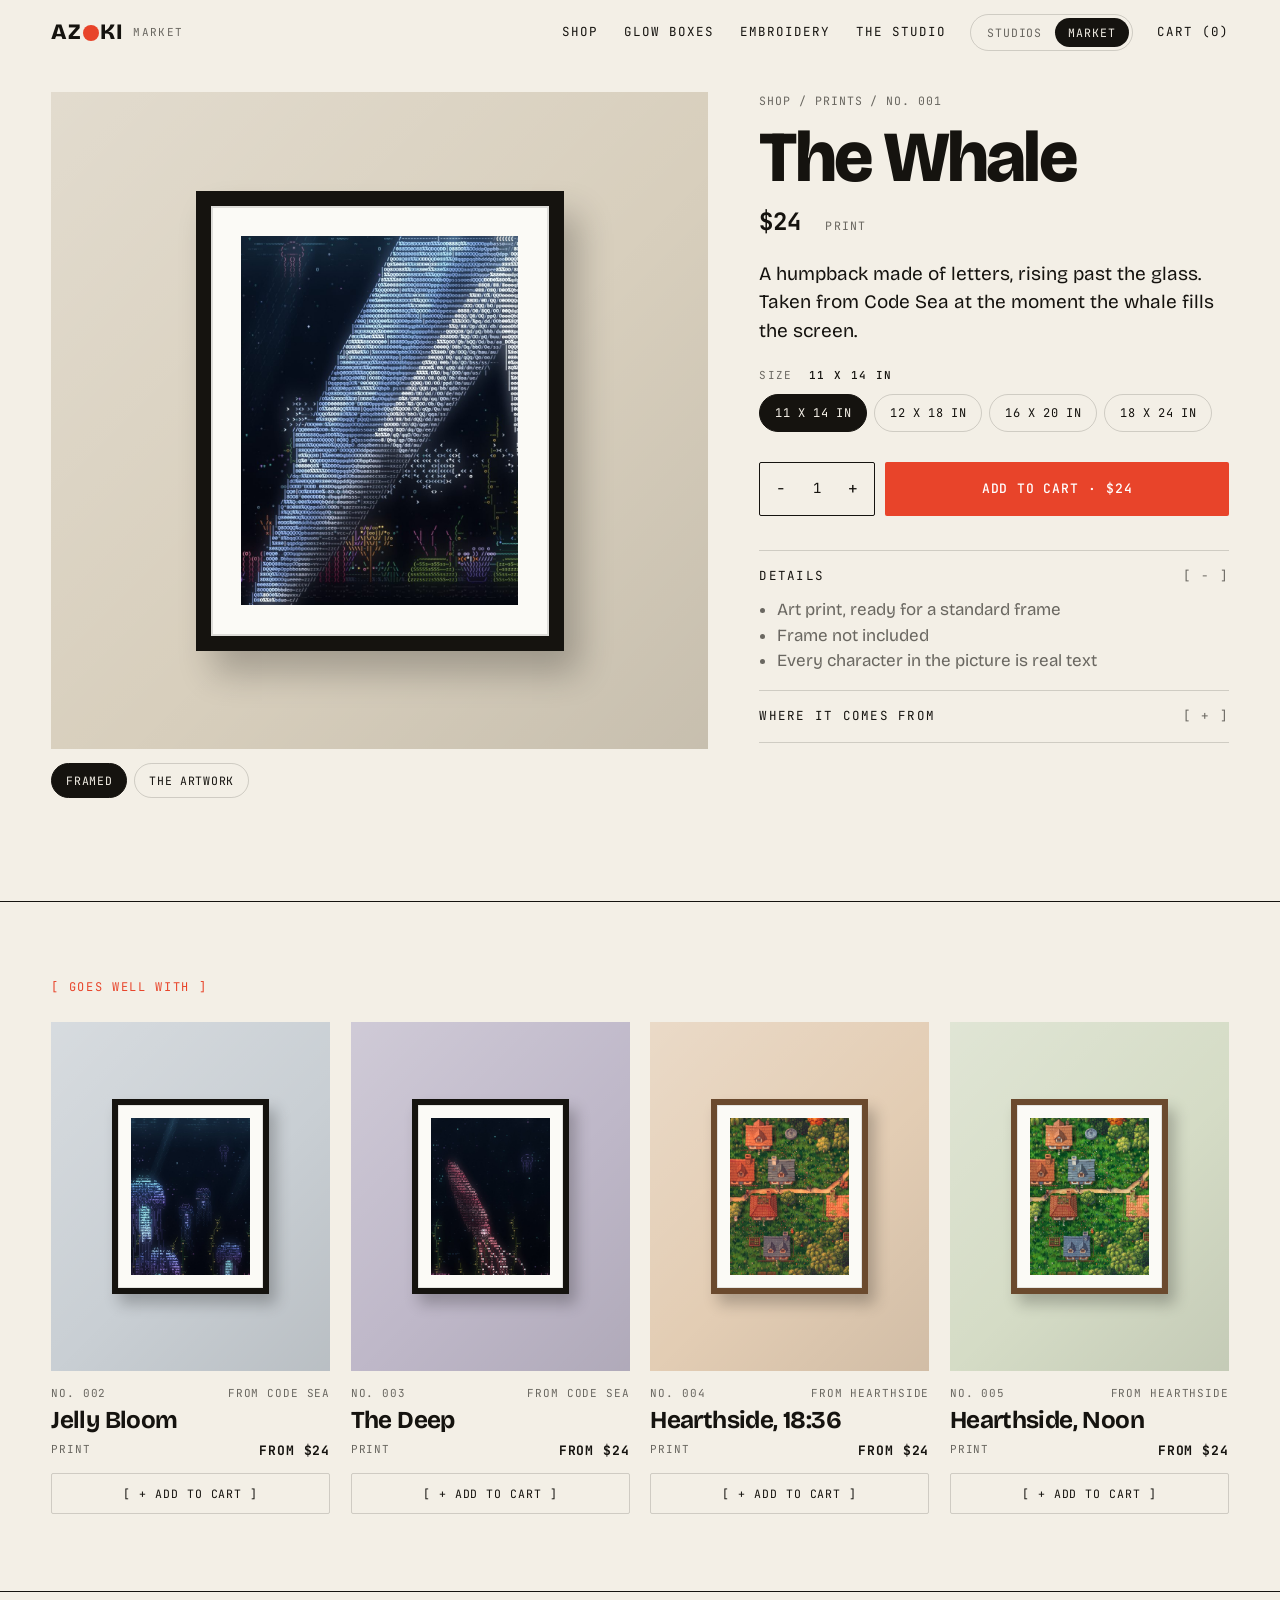
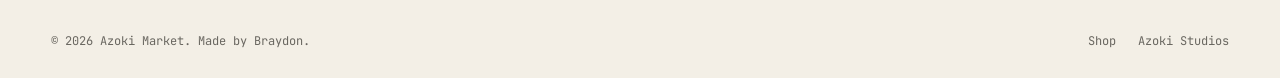
==== product.html @ 4e5c3465 "Azoki market site Co-Authored-By: Claude Fable 5.2 <noreply@anthropic.com>" ====
<!doctype html>
<html lang="en">
<head>
<meta charset="utf-8">
<meta name="viewport" content="width=device-width, initial-scale=1">
<title>Azoki Market</title>
<meta name="description" content="An object from Azoki Market.">
<meta name="theme-color" content="#f3efe6">
<link rel="icon" href="assets/favicon.svg" type="image/svg+xml">
<link rel="preconnect" href="https://fonts.googleapis.com">
<link rel="preconnect" href="https://fonts.gstatic.com" crossorigin>
<link href="https://fonts.googleapis.com/css2?family=Bricolage+Grotesque:opsz,wght@12..96,400;12..96,600;12..96,800&family=Instrument+Serif:ital@0;1&family=JetBrains+Mono:wght@400;500;700&display=swap" rel="stylesheet">
<link rel="stylesheet" href="css/market.css">
</head>
<body class="is-pdp">
<header class="nav" id="nav">
  <a class="logo" href="index.html" aria-label="Azoki Market, home">AZ<span class="o" aria-hidden="true"></span>KI<em>market</em></a>
  <nav class="nav-links" aria-label="Sections">
    <a href="index.html#shop">Shop</a>
    <a href="index.html#glow">Glow boxes</a>
    <a href="index.html#stitch">Embroidery</a>
    <a href="index.html#studio">The studio</a>
  </nav>
  <div class="switch" role="group" aria-label="Azoki sites">
    <a data-sibling="studios" href="https://azokistudios.com">Studios</a>
    <span class="on" aria-current="page">Market</span>
  </div>
  <button class="cartbtn" data-open-cart>Cart (<span data-cart-count>0</span>)</button>
</header>

<main id="pdp"></main>

<footer class="foot">
  <div class="foot-row" style="margin-top:0">
    <p>&copy; 2026 Azoki Market. Made by Braydon.</p>
    <nav aria-label="Footer">
      <a href="index.html#shop">Shop</a>
      <a data-sibling="studios" href="https://azokistudios.com">Azoki Studios</a>
    </nav>
  </div>
</footer>

<dialog class="drawer" id="cart" aria-label="Your cart">
  <div class="drawer-in">
    <header><h2>Cart (<span data-cart-count>0</span>)</h2><button data-close aria-label="Close cart">[ close ]</button></header>
    <div class="drawer-body" id="cartBody"></div>
    <footer id="cartFoot">
      <div class="sum"><span>Subtotal</span><b id="cartTotal">$0</b></div>
      <button class="btn red grow" id="checkout">Checkout</button>
      <p class="note" id="cartNote" role="status"></p>
    </footer>
  </div>
</dialog>

<script src="js/products.js"></script>
<script src="js/market.js"></script>
</body>
</html>
---- css/market.css ----
/* Azoki Market: the day half of Azoki. Warm paper, black ink, one red sun. */
:root {
  --paper: #f3efe6;
  --ink: #15130f;
  --red: #e8442a;
  --bg: var(--paper);
  --fg: var(--ink);
  --line: rgba(21, 19, 15, .16);
  --mute: rgba(21, 19, 15, .62);
  --display: "Bricolage Grotesque", "Segoe UI", system-ui, sans-serif;
  --serif: "Instrument Serif", Georgia, serif;
  --mono: "JetBrains Mono", ui-monospace, Menlo, Consolas, monospace;
  --pad: clamp(18px, 4vw, 64px);
}
* { box-sizing: border-box; }
html { scroll-behavior: smooth; }
body { margin: 0; background: var(--bg); color: var(--fg); font-family: var(--display); font-size: 17px; line-height: 1.5; -webkit-font-smoothing: antialiased; overflow-x: hidden; transition: background .7s, color .7s; }
body:has(#pdp.room-dark) { --bg: #0c0a08; --fg: #f3efe6; --line: rgba(243, 239, 230, .2); --mute: rgba(243, 239, 230, .62); }
img, svg { display: block; max-width: 100%; }
a { color: inherit; }
h1, h2, h3, p, ul { margin: 0; }
h1, h2, h3 { text-wrap: balance; }
em { font-family: var(--serif); font-style: italic; font-weight: 400; color: var(--red); letter-spacing: -.01em; }
button { font: inherit; color: inherit; }
[hidden] { display: none !important; }
[id] { scroll-margin-top: 80px; }
:focus-visible { outline: 2px solid var(--red); outline-offset: 3px; }
::selection { background: var(--red); color: var(--paper); }
.skip { position: absolute; left: -999px; top: 8px; background: var(--ink); color: var(--paper); padding: 8px 14px; z-index: 100; font-family: var(--mono); font-size: 13px; }
.skip:focus { left: 8px; }
.label, .mini { font-family: var(--mono); font-size: 12px; letter-spacing: .14em; text-transform: uppercase; color: var(--red); }
.label span { color: var(--mute); margin-left: 10px; }
.mini { color: var(--mute); margin: 22px 0 10px; font-size: 11px; }
.reveal { opacity: 0; transform: translateY(24px); transition: opacity .8s cubic-bezier(.2, .7, .2, 1), transform .8s cubic-bezier(.2, .7, .2, 1); }
.reveal.in { opacity: 1; transform: none; }

/* ---------- top bar + nav ---------- */
.bar { background: var(--ink); color: var(--paper); overflow: hidden; }
.bar-track { display: flex; gap: 26px; width: max-content; padding: 9px 0; font-family: var(--mono); font-size: 11.5px; letter-spacing: .14em; text-transform: uppercase; animation: tick 40s linear infinite; }
.bar-track i { font-style: normal; color: var(--red); font-size: 8px; align-self: center; }
@keyframes tick { to { transform: translateX(-50%); } }
.nav { position: sticky; top: 0; z-index: 50; display: flex; align-items: center; gap: 24px; padding: 14px var(--pad); background: var(--bg); border-bottom: 1px solid transparent; transition: border-color .3s, background .7s; }
.nav.stuck { border-color: var(--line); }
.logo { font-weight: 800; font-size: 22px; letter-spacing: .03em; text-decoration: none; display: inline-flex; align-items: center; white-space: nowrap; }
.logo .o { width: .72em; height: .72em; border-radius: 50%; background: var(--red); margin: 0 .06em; }
.logo em { font-family: var(--mono); font-style: normal; font-size: 11px; letter-spacing: .12em; text-transform: uppercase; color: var(--mute); margin-left: 10px; }
.nav-links { display: flex; gap: 26px; margin-left: auto; font-family: var(--mono); font-size: 12.5px; letter-spacing: .08em; text-transform: uppercase; }
.nav-links a { text-decoration: none; position: relative; }
.nav-links a::after { content: ""; position: absolute; left: 0; right: 0; bottom: -4px; height: 1.5px; background: var(--red); transform: scaleX(0); transform-origin: left; transition: transform .25s; }
.nav-links a:hover::after { transform: scaleX(1); }
.switch { display: inline-flex; font-family: var(--mono); font-size: 11.5px; letter-spacing: .08em; text-transform: uppercase; border: 1px solid var(--line); border-radius: 999px; padding: 3px; }
.switch > * { padding: 6px 13px; border-radius: 999px; text-decoration: none; color: var(--mute); transition: color .2s, background .2s; }
.switch .on { background: var(--fg); color: var(--bg); }
.switch a:hover { background: #04070d; color: #6fe7ff; }
.cartbtn { font-family: var(--mono); font-size: 12.5px; letter-spacing: .08em; text-transform: uppercase; background: none; border: 0; cursor: pointer; padding: 8px 0; white-space: nowrap; }
.cartbtn:hover { color: var(--red); }

/* ---------- buttons, chips ---------- */
.btn { display: inline-flex; align-items: center; justify-content: center; gap: 10px; font-family: var(--mono); font-size: 13px; font-weight: 500; letter-spacing: .06em; text-transform: uppercase; text-decoration: none; padding: 16px 24px; white-space: nowrap; flex-shrink: 0; border: 1.5px solid transparent; border-radius: 2px; cursor: pointer; transition: transform .2s, background .2s, color .2s, border-color .2s; }
.btn:hover { transform: translateY(-2px); }
.btn.ink { background: var(--ink); color: var(--paper); }
.btn.ink:hover { background: var(--red); }
.btn.red { background: var(--red); color: #fff; }
.btn.red:hover { background: var(--ink); }
.btn.line { border-color: var(--fg); background: transparent; color: var(--fg); }
.btn.line:hover { background: var(--fg); color: var(--bg); }
.btn.paper { background: var(--paper); color: var(--ink); }
.btn.glowbtn { background: #6fe7ff; color: #04070d; }
.btn.grow { flex: 1; }
.chips { display: flex; flex-wrap: wrap; gap: 7px; }
.chips button, .chips label span { font-family: var(--mono); font-size: 12px; letter-spacing: .05em; text-transform: uppercase; background: transparent; border: 1.5px solid var(--line); border-radius: 999px; padding: 9px 15px; cursor: pointer; transition: all .2s; display: inline-block; }
.chips button:hover, .chips label:hover span { border-color: var(--fg); }
.chips button[aria-pressed="true"], .chips input:checked + span { background: var(--fg); color: var(--bg); border-color: var(--fg); }
.chips input { position: absolute; opacity: 0; pointer-events: none; }
.chips input:focus-visible + span { outline: 2px solid var(--red); outline-offset: 3px; }

/* ---------- product pictures drawn in CSS ---------- */
.mk { container-type: inline-size; aspect-ratio: 4 / 5; background: var(--wall, #ddd); display: grid; place-items: center; position: relative; overflow: hidden; }
.mk::before { content: ""; position: absolute; inset: 0; background: linear-gradient(135deg, rgba(255, 255, 255, .26), transparent 55%, rgba(0, 0, 0, .08)); pointer-events: none; }
.mk img { width: 100%; height: 100%; object-fit: cover; }
.mk.print .frame { position: relative; width: 56%; aspect-ratio: 4 / 5; background: #fbfaf6; border: 2.4cqw solid var(--frame); padding: 4.6cqw; box-shadow: 2.5cqw 3.5cqw 5cqw rgba(0, 0, 0, .24), inset 0 0 0 .3cqw rgba(0, 0, 0, .12); transition: transform .6s cubic-bezier(.2, .7, .2, 1); }
.mk.tap .cloth { position: relative; width: 70%; aspect-ratio: 4 / 5; box-shadow: 1.5cqw 3cqw 5cqw rgba(0, 0, 0, .25); transition: transform .6s cubic-bezier(.2, .7, .2, 1); transform-origin: top center; }
.mk.tap .cloth.wide { width: 84%; aspect-ratio: 5 / 4; }
.mk.tap .cloth::after { content: ""; position: absolute; inset: 0; background: repeating-linear-gradient(90deg, rgba(0, 0, 0, 0) 0, rgba(0, 0, 0, .13) 7%, rgba(255, 255, 255, .08) 13%, rgba(0, 0, 0, 0) 21%), linear-gradient(180deg, rgba(0, 0, 0, .18), transparent 12%); mix-blend-mode: multiply; }
.mk.tap .cloth::before { content: ""; position: absolute; z-index: 1; top: -1.2cqw; left: 1.5cqw; right: 1.5cqw; height: 2.4cqw; background: radial-gradient(circle at 1.2cqw 50%, #c9a24b 0 1.1cqw, transparent 1.2cqw), radial-gradient(circle at calc(100% - 1.2cqw) 50%, #c9a24b 0 1.1cqw, transparent 1.2cqw); }
.mk.glow .box { position: relative; width: 54%; aspect-ratio: 4 / 5; border: 2.2cqw solid #0b0a09; background: #000; box-shadow: 1cqw 2cqw 4cqw rgba(0, 0, 0, .5); transition: box-shadow .9s, transform .6s; }
.mk.glow img { filter: brightness(.3) saturate(.45); transition: filter .9s; }
.mk.glow.lit img { filter: brightness(1.12) saturate(1.1); }
.mk.glow.lit .box { box-shadow: 0 0 7cqw 1cqw rgba(var(--tint), .6), 0 0 26cqw 6cqw rgba(var(--tint), .24); }
.mk.crew svg { width: 88%; filter: drop-shadow(1.5cqw 3cqw 3cqw rgba(0, 0, 0, .2)); transition: transform .6s cubic-bezier(.2, .7, .2, 1); }
.mk.flat { background: #0c0a08; }
.mk.flat img { object-fit: contain; padding: 5cqw; }

/* ---------- hero ---------- */
.hero { display: grid; grid-template-columns: minmax(0, 6fr) minmax(0, 5fr); gap: clamp(20px, 4vw, 70px); align-items: center; padding: clamp(30px, 5vw, 70px) var(--pad) clamp(50px, 7vw, 110px); min-height: calc(100svh - 96px); }
.hero h1 { font-size: clamp(54px, 8.4vw, 148px); line-height: .88; letter-spacing: -.045em; font-weight: 800; margin: 22px 0 28px; }
.hero h1 em { letter-spacing: -.03em; }
.hero-sub { max-width: 50ch; font-size: clamp(16px, 1.3vw, 20px); color: var(--mute); }
.hero-cta { display: flex; flex-wrap: wrap; gap: 12px; margin-top: 32px; }
.stack { --px: 0; --py: 0; position: relative; aspect-ratio: 1 / 1.08; max-height: 82vh; justify-self: end; width: 100%; }
.stack .sun { position: absolute; width: 62%; aspect-ratio: 1; border-radius: 50%; background: var(--red); left: 18%; top: 12%; transform: translate(calc(var(--px) * -14px), calc(var(--py) * -14px)); }
.stack .s { position: absolute; box-shadow: 0 30px 60px -20px rgba(21, 19, 15, .45); transition: transform .5s cubic-bezier(.2, .7, .2, 1); }
.stack .s1 { width: 50%; right: 0; top: 0; transform: translate(calc(var(--px) * 18px), calc(var(--py) * 18px)) rotate(3deg); }
.stack .s2 { width: 47%; left: 0; top: 24%; transform: translate(calc(var(--px) * 40px), calc(var(--py) * 40px)) rotate(-4deg); z-index: 2; }
.stack .s3 { width: 37%; right: 6%; bottom: 0; transform: translate(calc(var(--px) * 64px), calc(var(--py) * 64px)) rotate(2deg); z-index: 3; }
.stack .tag { position: absolute; font-family: var(--mono); font-size: 10.5px; letter-spacing: .1em; text-transform: uppercase; line-height: 1.5; color: var(--mute); }
.stack .t1 { right: 52%; top: 4%; text-align: right; }
.stack .t2 { left: 2%; bottom: 8%; }

/* ---------- category index ---------- */
section { padding: clamp(70px, 10vw, 150px) var(--pad); }
.index { padding-top: 0; }
.cats { list-style: none; padding: 0; margin-top: 20px; border-top: 1.5px solid var(--fg); }
.cat { border-bottom: 1.5px solid var(--fg); }
.cat a, .cat.soon { display: grid; grid-template-columns: 5ch 1fr auto auto; gap: 20px; align-items: baseline; padding: clamp(12px, 1.6vw, 22px) 10px; text-decoration: none; transition: background .25s, color .25s, padding .35s cubic-bezier(.2, .7, .2, 1); }
.cat .no, .cat .nt, .cat .ct { font-family: var(--mono); font-size: 12.5px; letter-spacing: .08em; text-transform: uppercase; }
.cat .nt { color: var(--mute); }
.cat .nm { font-size: clamp(34px, 6.4vw, 104px); font-weight: 800; letter-spacing: -.04em; line-height: .95; }
.cat a:hover { background: var(--ink); color: var(--paper); padding-left: 30px; }
.cat a:hover .nt { color: rgba(243, 239, 230, .6); }
.cat a:hover .no { color: var(--red); }
.cat.soon { grid-template-columns: 5ch 1fr auto; color: rgba(21, 19, 15, .3); }
.cat.soon .nm { -webkit-text-stroke: 1.5px rgba(21, 19, 15, .34); color: transparent; }

/* ---------- glow section ---------- */
.glowsec { --bg: #e9e2d2; display: grid; grid-template-columns: minmax(0, 5fr) minmax(0, 6fr); gap: clamp(24px, 5vw, 80px); align-items: center; background: var(--bg); color: var(--fg); transition: background .9s, color .9s; }
.glowsec.dark { --bg: #0c0a08; --fg: #f3efe6; --mute: rgba(243, 239, 230, .62); --line: rgba(243, 239, 230, .22); }
.glowsec h2 { font-size: clamp(38px, 5.6vw, 92px); line-height: .92; letter-spacing: -.04em; font-weight: 800; margin: 16px 0 20px; }
.glowsec p { color: var(--mute); max-width: 46ch; }
.glowsec .label { color: var(--red); }
.lightsw { margin-top: 30px; display: inline-flex; align-items: center; gap: 14px; font-family: var(--mono); font-size: 13px; letter-spacing: .08em; text-transform: uppercase; background: transparent; border: 1.5px solid var(--fg); border-radius: 999px; padding: 10px 20px 10px 10px; cursor: pointer; color: var(--fg); transition: all .3s; }
.lightsw .knob { width: 54px; height: 30px; border-radius: 999px; background: var(--fg); position: relative; transition: background .3s; }
.lightsw .knob::after { content: ""; position: absolute; top: 4px; left: 28px; width: 22px; height: 22px; border-radius: 50%; background: #ffd35c; transition: left .3s cubic-bezier(.2, .7, .2, 1), background .3s; }
.lightsw[aria-checked="false"] .knob::after { left: 4px; background: #0c0a08; }
.lightsw:not(.big) { padding: 9px 16px; margin-top: 14px; font-size: 12px; }
.glow-buy { display: flex; flex-wrap: wrap; gap: 10px; margin-top: 34px; }
.glowsec:not(.dark) .btn.paper { background: var(--ink); color: var(--paper); }
.glow-stage { position: relative; display: flex; align-items: flex-end; justify-content: center; gap: 6%; padding-bottom: 14px; min-height: 420px; }
.glow-stage .mk { background: transparent; overflow: visible; aspect-ratio: auto; }
.glow-stage .mk::before { display: none; }
.glow-stage .mk .box { width: 100%; }
.glow-stage .g1 { width: 46%; }
.glow-stage .g2 { width: 28%; }
.glow-stage .shelf { position: absolute; left: 0; right: 0; bottom: 0; height: 14px; background: var(--fg); opacity: .9; transition: background .9s; }
.glowsec.dark .shelf { opacity: .25; }

/* ---------- shop grid ---------- */
.shop-head { display: flex; flex-wrap: wrap; justify-content: space-between; align-items: flex-end; gap: 24px; margin-bottom: clamp(30px, 4vw, 60px); }
.shop-head h2, .news h2 { font-size: clamp(40px, 6.6vw, 110px); line-height: .9; letter-spacing: -.04em; font-weight: 800; margin-top: 14px; }
.grid { display: grid; grid-template-columns: repeat(4, minmax(0, 1fr)); gap: clamp(28px, 3vw, 48px) clamp(14px, 1.6vw, 26px); }
.card { position: relative; }
.card-pic { display: block; overflow: hidden; }
.card:hover .frame, .card:hover .cloth, .card:hover .crew svg { transform: scale(1.045) rotate(-1deg); }
.card:hover .box { transform: scale(1.04); }
.card-top, .card-bot { display: flex; justify-content: space-between; gap: 10px; font-family: var(--mono); font-size: 11px; letter-spacing: .08em; text-transform: uppercase; color: var(--mute); }
.card-top { margin-top: 14px; }
.card h3 { font-size: clamp(21px, 1.9vw, 30px); letter-spacing: -.025em; line-height: 1.05; margin: 6px 0 8px; }
.card h3 a { text-decoration: none; }
.card h3 a:hover { color: var(--red); }
.card-bot .price { color: var(--fg); font-size: 13px; font-weight: 700; }
.quick { margin-top: 12px; width: 100%; font-family: var(--mono); font-size: 11.5px; letter-spacing: .08em; text-transform: uppercase; background: transparent; border: 1.5px solid var(--line); padding: 11px; cursor: pointer; transition: all .2s; border-radius: 2px; }
.quick:hover { background: var(--red); border-color: var(--red); color: #fff; }

/* ---------- stitch ---------- */
.stitch { display: grid; grid-template-columns: minmax(0, 6fr) minmax(0, 5fr); gap: clamp(24px, 5vw, 80px); align-items: center; border-top: 1.5px solid var(--fg); }
.stitch-stage .mk { aspect-ratio: 1; }
.stitch h2, .studio h2 { font-size: clamp(38px, 5.4vw, 88px); line-height: .92; letter-spacing: -.04em; font-weight: 800; margin: 16px 0 18px; }
.stitch-copy > p:not(.label):not(.mini) { color: var(--mute); max-width: 44ch; }
.swatches { display: flex; gap: 10px; }
.swatches button { width: 38px; height: 38px; border-radius: 50%; border: 1.5px solid var(--line); cursor: pointer; outline-offset: 3px; }
.swatches button[aria-pressed="true"] { outline: 2px solid var(--fg); }
.sw-cream { background: #efe6d3; } .sw-black { background: #1f1e1c; }
.stitch-buy { display: flex; flex-wrap: wrap; gap: 10px; margin-top: 34px; }

/* ---------- studio band ---------- */
.studio { background: #04070d; color: #e2ebf7; display: grid; grid-template-columns: minmax(0, 5fr) minmax(0, 6fr); gap: clamp(24px, 5vw, 80px); align-items: center; }
.studio .label { color: #6fe7ff; }
.studio em { color: #6fe7ff; }
.studio p:not(.label) { color: #8696ae; max-width: 50ch; }
.studio .btn { margin-top: 30px; }
.studio-pic { border: 1px solid rgba(150, 190, 255, .18); border-radius: 8px; overflow: hidden; box-shadow: 0 40px 90px -30px rgba(111, 231, 255, .4); }
.studio-pic img { width: 100%; aspect-ratio: 4 / 3; object-fit: cover; }

/* ---------- news + footer ---------- */
.news { text-align: center; }
.signup { max-width: 520px; margin: 34px auto 0; text-align: left; }
.signup label { font-family: var(--mono); font-size: 11px; text-transform: uppercase; letter-spacing: .12em; color: var(--mute); }
.field { display: grid; grid-template-columns: 1fr auto; gap: 8px; margin-top: 8px; }
.field input { background: transparent; border: 1.5px solid var(--fg); color: var(--fg); font-family: var(--mono); font-size: 14px; padding: 15px; border-radius: 2px; min-width: 0; }
.form-msg { font-family: var(--mono); font-size: 12.5px; color: var(--red); min-height: 1.5em; margin-top: 10px; }
.foot { padding: 40px var(--pad) 28px; border-top: 1.5px solid var(--fg); overflow: hidden; }
.foot-mark { font-weight: 800; font-size: clamp(90px, 26vw, 440px); line-height: .8; letter-spacing: -.03em; text-align: center; user-select: none; white-space: nowrap; }
.foot-mark span { display: inline-block; width: .66em; height: .66em; border-radius: 50%; background: var(--red); margin: 0 .03em; }
.foot-row { display: flex; flex-wrap: wrap; justify-content: space-between; gap: 16px; margin-top: 36px; font-family: var(--mono); font-size: 12px; color: var(--mute); }
.foot-row nav { display: flex; flex-wrap: wrap; gap: 22px; }
.foot-row a { text-decoration: none; }
.foot-row a:hover { color: var(--red); }

/* ---------- cart drawer ---------- */
.drawer { margin: 0 0 0 auto; height: 100dvh; max-height: none; width: min(460px, 100vw); max-width: 100vw; border: 0; padding: 0; background: var(--paper); color: var(--ink); }
.drawer[open] { animation: slide .35s cubic-bezier(.2, .7, .2, 1); }
.drawer::backdrop { background: rgba(21, 19, 15, .5); }
@keyframes slide { from { transform: translateX(100%); } }
.drawer-in { display: flex; flex-direction: column; height: 100%; }
.drawer header { display: flex; justify-content: space-between; align-items: center; padding: 20px 22px; border-bottom: 1.5px solid var(--ink); }
.drawer header h2 { font-size: 26px; letter-spacing: -.02em; }
.drawer header button, .line-x { font-family: var(--mono); font-size: 11.5px; letter-spacing: .08em; text-transform: uppercase; background: none; border: 0; cursor: pointer; padding: 6px 0; }
.drawer header button:hover, .line-x:hover { color: var(--red); }
.drawer-body { flex: 1; overflow-y: auto; padding: 4px 22px; }
.cart-empty { padding: 60px 0; text-align: center; }
.cart-empty .big { font-size: 34px; font-weight: 800; letter-spacing: -.03em; line-height: 1; }
.cart-empty p + p { color: rgba(21, 19, 15, .62); margin: 10px 0 26px; }
.line { display: grid; grid-template-columns: 92px 1fr; gap: 16px; padding: 18px 0; border-bottom: 1px solid rgba(21, 19, 15, .16); }
.line-info { display: flex; flex-direction: column; gap: 3px; min-width: 0; }
.line-info a { text-decoration: none; font-size: 19px; letter-spacing: -.01em; }
.line-info > span { font-family: var(--mono); font-size: 11.5px; color: rgba(21, 19, 15, .62); }
.line-row { display: flex; justify-content: space-between; align-items: center; margin-top: 8px; }
.line-price { font-family: var(--mono); font-weight: 700; }
.line-x { align-self: flex-start; color: rgba(21, 19, 15, .62); }
.qty { display: inline-flex; align-items: center; border: 1.5px solid currentColor; border-radius: 2px; }
.qty button { width: 38px; height: 38px; background: none; border: 0; cursor: pointer; font-family: var(--mono); font-size: 16px; }
.qty button:hover { background: var(--red); color: #fff; }
.qty output { min-width: 30px; text-align: center; font-family: var(--mono); font-size: 14px; }
.drawer footer { padding: 18px 22px 22px; border-top: 1.5px solid var(--ink); display: flex; flex-direction: column; gap: 14px; }
.sum { display: flex; justify-content: space-between; align-items: baseline; font-family: var(--mono); font-size: 12.5px; text-transform: uppercase; letter-spacing: .1em; }
.sum b { font-size: 26px; font-family: var(--display); letter-spacing: -.02em; }
.note { font-family: var(--mono); font-size: 12px; color: var(--red); min-height: 1.4em; }

/* ---------- product page ---------- */
.pd { display: grid; grid-template-columns: minmax(0, 7fr) minmax(0, 5fr); gap: clamp(24px, 4vw, 70px); padding: clamp(16px, 2vw, 30px) var(--pad) clamp(60px, 8vw, 110px); align-items: start; }
.pd-stage { position: sticky; top: 84px; }
.pd-pic .mk { aspect-ratio: 1; max-height: calc(100vh - 170px); width: 100%; }
.pd-thumbs { display: flex; gap: 7px; margin-top: 14px; }
.pd-thumbs button { font-family: var(--mono); font-size: 11.5px; letter-spacing: .06em; text-transform: uppercase; background: transparent; border: 1.5px solid var(--line); border-radius: 999px; padding: 8px 14px; cursor: pointer; }
.pd-thumbs button[aria-pressed="true"] { background: var(--fg); color: var(--bg); border-color: var(--fg); }
.pd-stage .lightsw { position: absolute; right: 14px; top: 14px; margin: 0; z-index: 2; background: rgba(12, 10, 8, .7); color: #f3efe6; border-color: rgba(243, 239, 230, .5); }
.crumb { font-family: var(--mono); font-size: 11.5px; letter-spacing: .08em; text-transform: uppercase; color: var(--mute); }
.crumb a { text-decoration: none; } .crumb a:hover { color: var(--red); }
.pd-info h1 { font-size: clamp(44px, 5.6vw, 92px); line-height: .9; letter-spacing: -.04em; font-weight: 800; margin: 16px 0 14px; }
.pd-price { font-family: var(--mono); font-size: 24px; font-weight: 700; }
.pd-price small { font-size: 11.5px; font-weight: 400; letter-spacing: .1em; text-transform: uppercase; color: var(--mute); margin-left: 10px; }
.pd-blurb { font-size: 19px; margin: 20px 0 8px; max-width: 46ch; }
.opt { border: 0; padding: 0; margin: 22px 0 0; }
.opt legend { font-family: var(--mono); font-size: 11px; letter-spacing: .12em; text-transform: uppercase; color: var(--mute); padding: 0; margin-bottom: 10px; }
.opt legend b { color: var(--fg); font-weight: 500; margin-left: 8px; }
.pd-buy { display: flex; gap: 10px; margin: 30px 0 34px; }
.pd-buy .qty button { height: 52px; width: 42px; }
details { border-top: 1.5px solid var(--line); padding: 16px 0; }
details:last-of-type { border-bottom: 1.5px solid var(--line); }
summary { cursor: pointer; font-family: var(--mono); font-size: 12.5px; letter-spacing: .1em; text-transform: uppercase; list-style: none; display: flex; justify-content: space-between; }
summary::-webkit-details-marker { display: none; }
summary::after { content: "[ + ]"; color: var(--mute); }
details[open] summary::after { content: "[ - ]"; }
details ul { padding-left: 18px; margin-top: 12px; color: var(--mute); }
details p { margin-top: 12px; color: var(--mute); }
details a { color: var(--red); }
.more { border-top: 1.5px solid var(--fg); padding-block: clamp(50px, 6vw, 90px); }
.more .grid { margin-top: 26px; }
.buybar { display: none; }

/* ---------- small screens ---------- */
@media (max-width: 1100px) { .grid { grid-template-columns: repeat(3, minmax(0, 1fr)); } }
@media (max-width: 900px) {
  .nav-links { display: none; }
  .switch { margin-left: auto; }
  .hero, .glowsec, .stitch, .studio, .pd { grid-template-columns: 1fr; }
  .hero { min-height: 0; }
  .stack { max-width: 520px; justify-self: center; }
  .grid { grid-template-columns: repeat(2, minmax(0, 1fr)); }
  .cat a { grid-template-columns: 4ch 1fr auto; }
  .cat .nt { display: none; }
  .pd-stage { position: static; }
  .pd-pic .mk { max-height: none; }
  .glow-stage { min-height: 300px; }
  .buybar { display: flex; position: fixed; left: 0; right: 0; bottom: 0; z-index: 40; background: var(--bg); border-top: 1.5px solid var(--fg); padding: 10px var(--pad); align-items: center; justify-content: space-between; gap: 14px; }
  .buybar div { display: flex; flex-direction: column; min-width: 0; line-height: 1.2; }
  .buybar b { white-space: nowrap; overflow: hidden; text-overflow: ellipsis; }
  .buybar span { font-family: var(--mono); font-size: 13px; }
  .is-pdp .foot { padding-bottom: 96px; }
}
@media (max-width: 520px) {
  .logo em { display: none; }
  .nav { gap: 12px; }
  .switch > * { padding: 6px 9px; }
  .field { grid-template-columns: 1fr; }
  .card h3 { font-size: 19px; }
  .card-top span:last-child { display: none; }
  .stack .tag { display: none; }
}
@media (prefers-reduced-motion: reduce) {
  html { scroll-behavior: auto; }
  .reveal { opacity: 1; transform: none; transition: none; }
  .bar-track, .drawer[open] { animation: none; }
  .mk *, .stack .s { transition: none !important; }
}
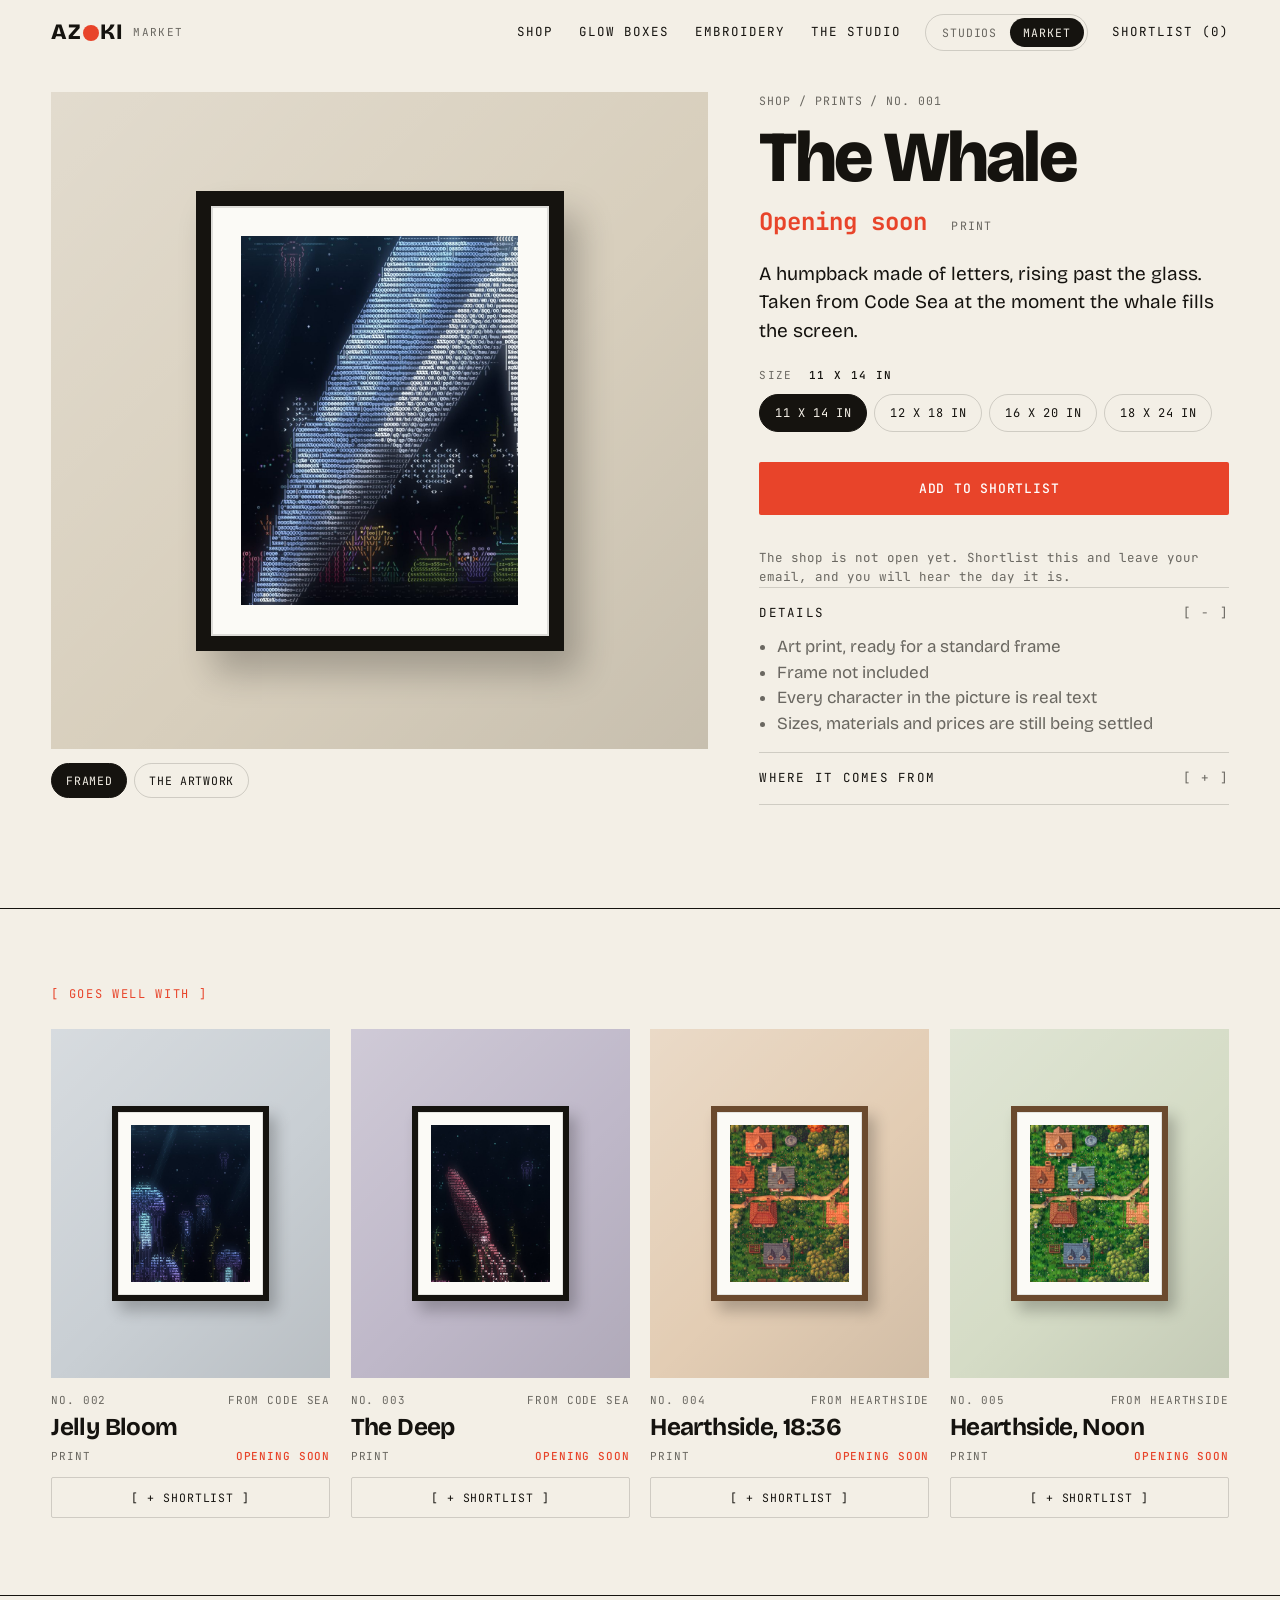
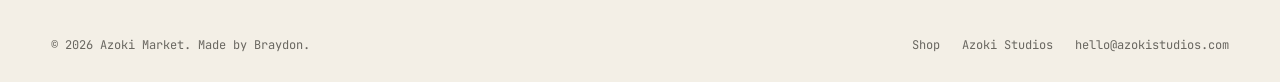
==== commit 98814058: "Opening soon: hide prices, turn the cart into a shortlist While MARKET.open is false nothing is for " ====
--- a/product.html
+++ b/product.html
@@ -7,6 +7,7 @@
 <meta name="description" content="An object from Azoki Market.">
 <meta name="theme-color" content="#f3efe6">
 <link rel="icon" href="assets/favicon.svg" type="image/svg+xml">
+<link rel="apple-touch-icon" href="assets/touch-icon.png">
 <link rel="preconnect" href="https://fonts.googleapis.com">
 <link rel="preconnect" href="https://fonts.gstatic.com" crossorigin>
 <link href="https://fonts.googleapis.com/css2?family=Bricolage+Grotesque:opsz,wght@12..96,400;12..96,600;12..96,800&family=Instrument+Serif:ital@0;1&family=JetBrains+Mono:wght@400;500;700&display=swap" rel="stylesheet">
@@ -36,6 +37,7 @@
     <nav aria-label="Footer">
       <a href="index.html#shop">Shop</a>
       <a data-sibling="studios" href="https://azokistudios.com">Azoki Studios</a>
+      <a href="mailto:hello@azokistudios.com">hello@azokistudios.com</a>
     </nav>
   </div>
 </footer>
--- a/css/market.css
+++ b/css/market.css
@@ -293,3 +293,15 @@
   .bar-track, .drawer[open] { animation: none; }
   .mk *, .stack .s { transition: none !important; }
 }
+
+/* ---------- opening soon (MARKET.open is false) ---------- */
+.sum[hidden], .qty[hidden] { display: none; }
+.soon-note { display: flex; gap: 12px; align-items: baseline; max-width: 54ch; margin-top: 22px; padding: 12px 14px; border: 1.5px solid var(--fg); border-radius: 3px; font-family: var(--mono); font-size: 12.5px; line-height: 1.5; }
+.soon-note[hidden] { display: none; }
+.soon-note i { flex: none; width: 8px; height: 8px; border-radius: 50%; background: var(--red); transform: translateY(-1px); animation: soon-pulse 2s ease-in-out infinite; }
+@keyframes soon-pulse { 50% { opacity: .25; } }
+@media (prefers-reduced-motion: reduce) { .soon-note i { animation: none; } }
+.is-soon .card-bot .price { color: var(--red); font-weight: 500; font-size: 11px; }
+.is-soon .pd-price span { color: var(--red); }
+.pd-soon { font-family: var(--mono); font-size: 12.5px; line-height: 1.5; color: var(--mute); margin-top: 12px; }
+.want { font-family: var(--mono); font-size: 12px; color: var(--mute); margin-top: 10px; }
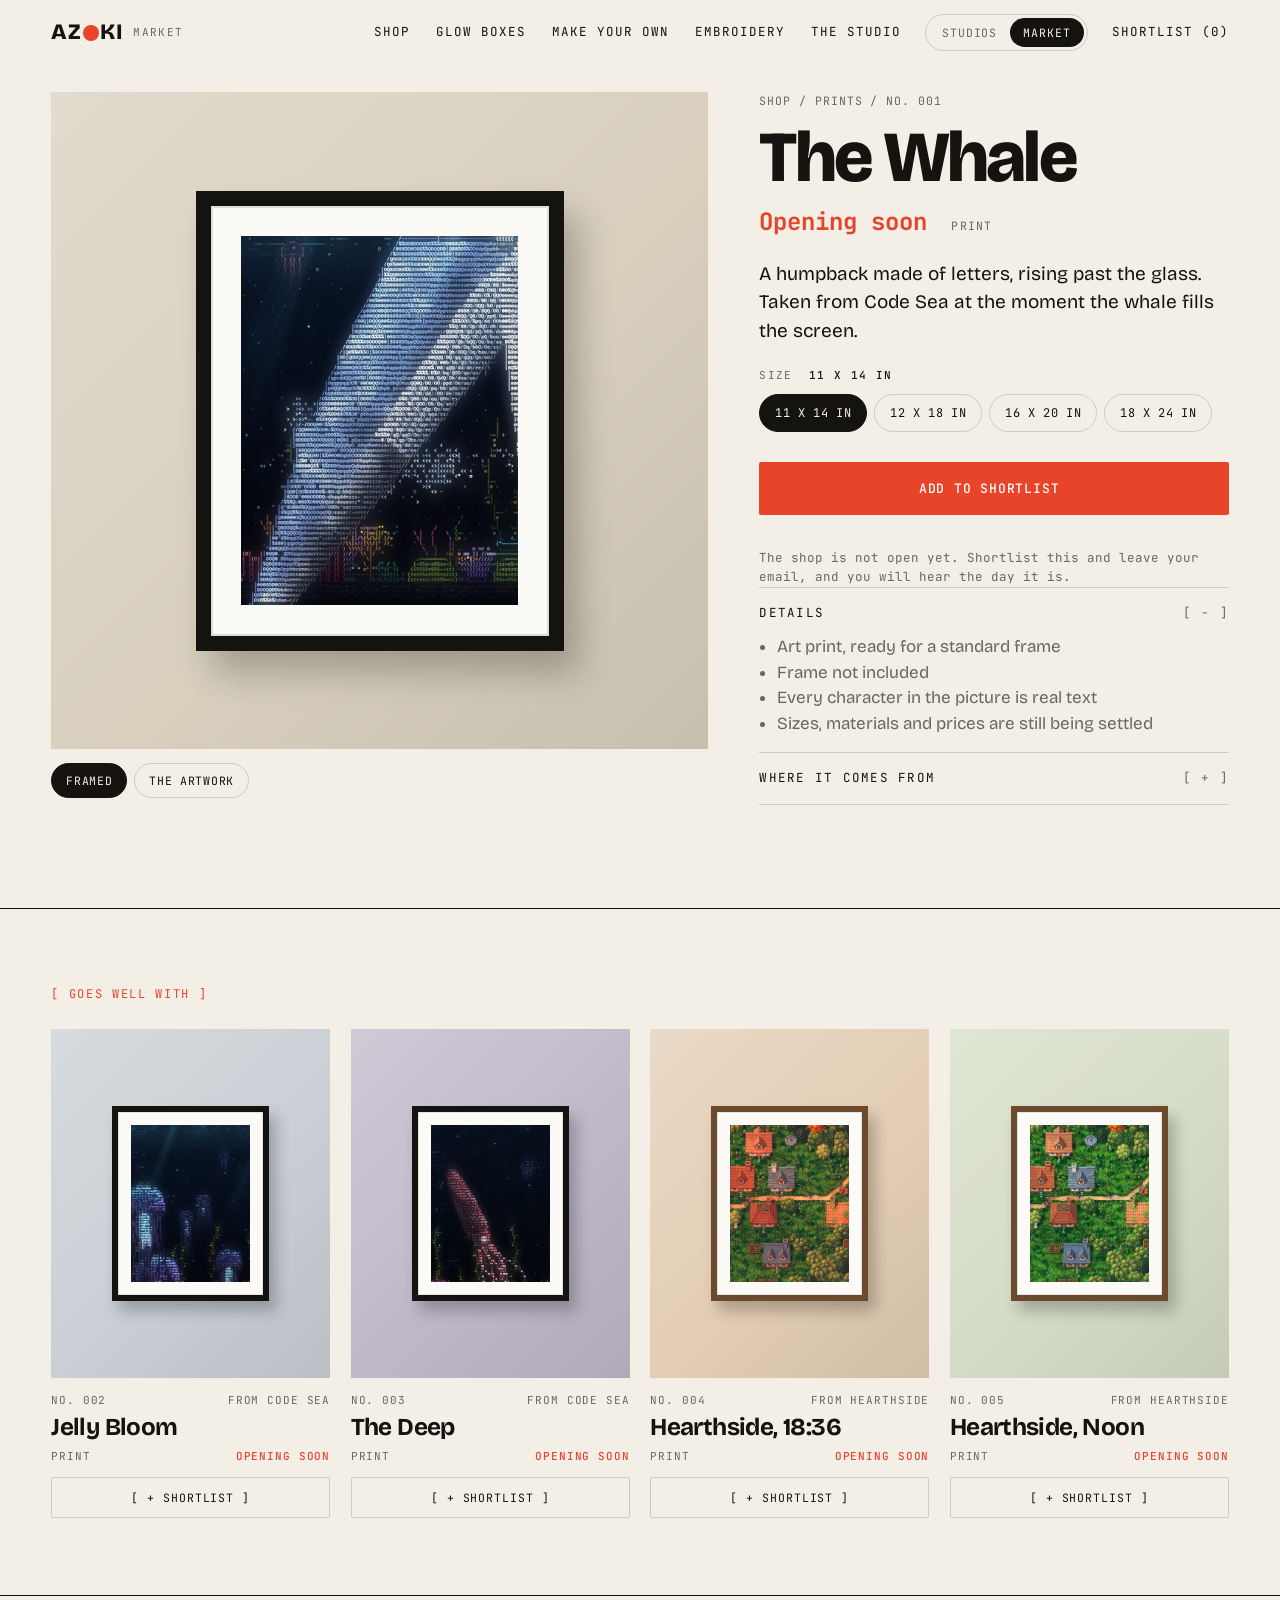
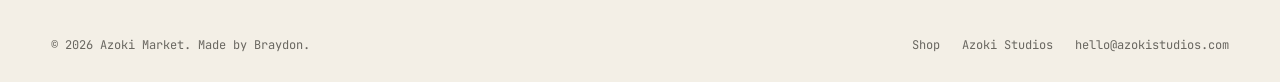
==== commit 34d8824b: "Add five Code Sea prints and a make-your-own print section New prints: The Pod, The Turtle, Open Wat" ====
--- a/product.html
+++ b/product.html
@@ -19,6 +19,7 @@
   <nav class="nav-links" aria-label="Sections">
     <a href="index.html#shop">Shop</a>
     <a href="index.html#glow">Glow boxes</a>
+    <a href="index.html#custom">Make your own</a>
     <a href="index.html#stitch">Embroidery</a>
     <a href="index.html#studio">The studio</a>
   </nav>
--- a/css/market.css
+++ b/css/market.css
@@ -210,7 +210,7 @@
 .cart-empty { padding: 60px 0; text-align: center; }
 .cart-empty .big { font-size: 34px; font-weight: 800; letter-spacing: -.03em; line-height: 1; }
 .cart-empty p + p { color: rgba(21, 19, 15, .62); margin: 10px 0 26px; }
-.line { display: grid; grid-template-columns: 92px 1fr; gap: 16px; padding: 18px 0; border-bottom: 1px solid rgba(21, 19, 15, .16); }
+.line:not(.btn) { display: grid; grid-template-columns: 92px 1fr; gap: 16px; padding: 18px 0; border-bottom: 1px solid rgba(21, 19, 15, .16); }
 .line-info { display: flex; flex-direction: column; gap: 3px; min-width: 0; }
 .line-info a { text-decoration: none; font-size: 19px; letter-spacing: -.01em; }
 .line-info > span { font-family: var(--mono); font-size: 11.5px; color: rgba(21, 19, 15, .62); }
@@ -286,6 +286,8 @@
   .card h3 { font-size: 19px; }
   .card-top span:last-child { display: none; }
   .stack .tag { display: none; }
+  .foot-row nav { gap: 4px 22px; }
+  .foot-row a { display: inline-block; padding: 10px 0; }
 }
 @media (prefers-reduced-motion: reduce) {
   html { scroll-behavior: auto; }
@@ -305,3 +307,33 @@
 .is-soon .pd-price span { color: var(--red); }
 .pd-soon { font-family: var(--mono); font-size: 12.5px; line-height: 1.5; color: var(--mute); margin-top: 12px; }
 .want { font-family: var(--mono); font-size: 12px; color: var(--mute); margin-top: 10px; }
+
+/* ---------- showpieces ---------- */
+/* pages cross-fade, and a product picture travels from its card to its own page */
+@view-transition { navigation: auto; }
+.nav { view-transition-name: nav; }
+::view-transition-group(*) { animation-duration: .5s; animation-timing-function: cubic-bezier(.2, .7, .2, 1); }
+
+/* the light switch darkens the whole shop, not just its own shelf: everything dims except the glow boxes */
+body:has(#glow.dark) { --bg: #0c0a08; --fg: #f3efe6; --line: rgba(243, 239, 230, .2); --mute: rgba(243, 239, 230, .62); }
+.mk, .stack .sun { transition: filter .9s, background-color .9s; }
+body:has(#glow.dark) .mk:not(.glow), body:has(#glow.dark) .stack .sun { filter: brightness(.3) saturate(.7); }
+body:has(#glow.dark) .btn.ink { background: var(--paper); color: var(--ink); }
+body:has(#glow.dark) .grid .mk.glow, body:has(#glow.dark) .stack .mk.glow { background-color: #100d0a; }
+
+@media (prefers-reduced-motion: reduce) {
+  @view-transition { navigation: none; }
+}
+
+/* ---------- make your own ---------- */
+.custom .stitch-stage .mk { aspect-ratio: 1; }
+@media (min-width: 901px) { .custom .stitch-copy { order: -1; } }
+.how { list-style: none; counter-reset: how; margin: 22px 0 0; padding: 0; max-width: 52ch; }
+.how li { counter-increment: how; position: relative; padding: 12px 0 12px 46px; border-top: 1.5px solid var(--line); color: var(--mute); }
+.how li:last-child { border-bottom: 1.5px solid var(--line); }
+.how li::before { content: '0' counter(how); position: absolute; left: 0; top: 14px; font-family: var(--mono); font-size: 12px; letter-spacing: .1em; color: var(--red); }
+.how b { color: var(--fg); }
+.how a, .custom-soon a { text-decoration: underline; text-underline-offset: 3px; }
+.custom-soon { margin-top: 18px; font-family: var(--mono); font-size: 12.5px; color: var(--mute); max-width: 52ch; }
+details .how { margin-bottom: 18px; }.nav-links a { white-space: nowrap; }
+@media (max-width: 1180px) { .nav-links { gap: 16px; } .nav-links a[href="#studio"] { display: none; } }
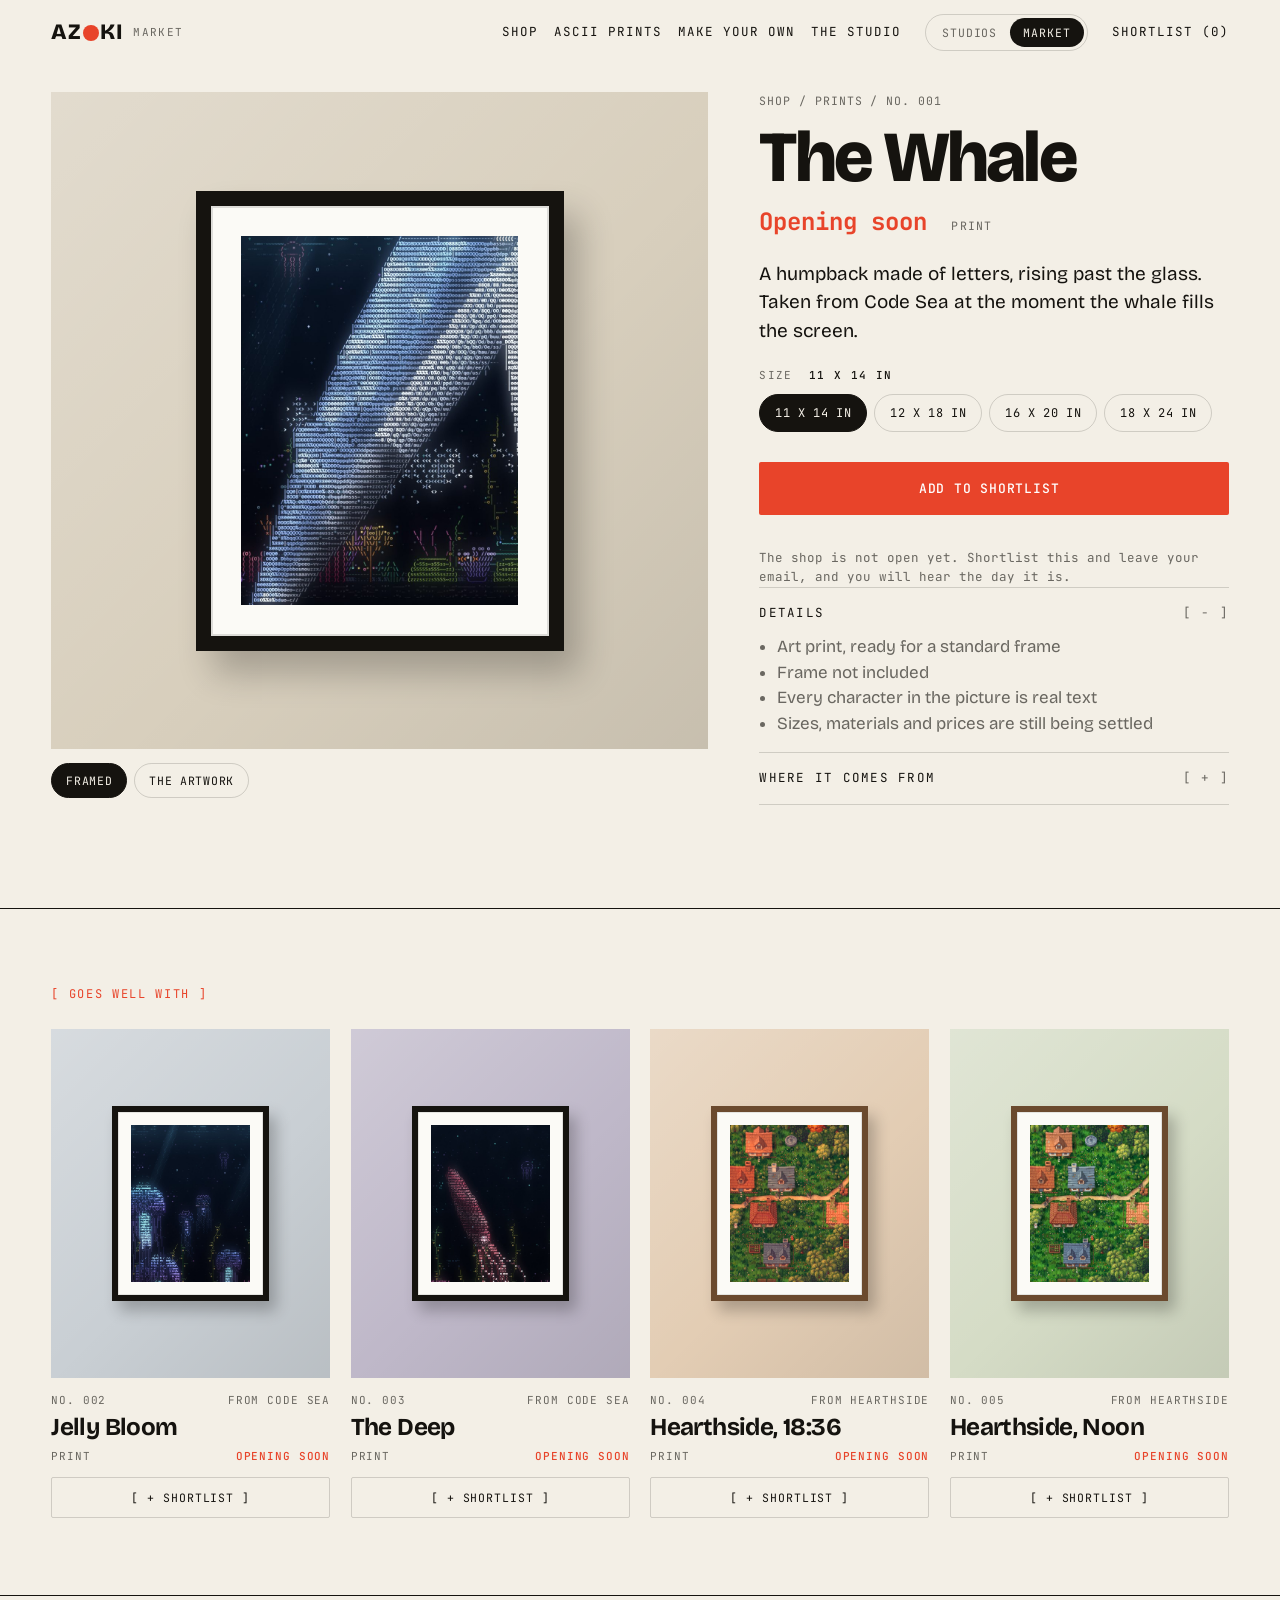
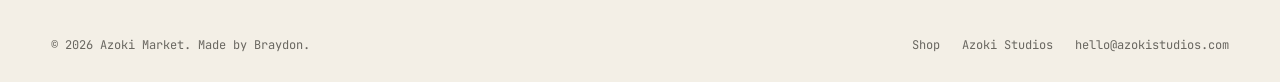
==== commit a757356c: "Feature the Coded Lens collection on the home page New collection section, Coded Lens filter chip, h" ====
--- a/product.html
+++ b/product.html
@@ -18,7 +18,7 @@
   <a class="logo" href="index.html" aria-label="Azoki Market, home">AZ<span class="o" aria-hidden="true"></span>KI<em>market</em></a>
   <nav class="nav-links" aria-label="Sections">
     <a href="index.html#shop">Shop</a>
-    <a href="index.html#glow">Glow boxes</a>
+    <a href="index.html#lens">ASCII prints</a>
     <a href="index.html#custom">Make your own</a>
     <a href="index.html#stitch">Embroidery</a>
     <a href="index.html#studio">The studio</a>
--- a/css/market.css
+++ b/css/market.css
@@ -336,4 +336,12 @@
 .how a, .custom-soon a { text-decoration: underline; text-underline-offset: 3px; }
 .custom-soon { margin-top: 18px; font-family: var(--mono); font-size: 12.5px; color: var(--mute); max-width: 52ch; }
 details .how { margin-bottom: 18px; }.nav-links a { white-space: nowrap; }
-@media (max-width: 1180px) { .nav-links { gap: 16px; } .nav-links a[href="#studio"] { display: none; } }+@media (max-width: 1320px) { .nav-links { gap: 16px; } .nav-links a[href="#studio"], .nav-links a[href$="#stitch"] { display: none; } }
+/* Coded Lens prints: 3:4 portrait or 4:3 landscape */
+.mk.print .frame.tall { aspect-ratio: 3 / 4; }
+.mk.print .frame.land { aspect-ratio: 4 / 3; width: 72%; }
+
+/* ---------- Coded Lens collection ---------- */
+.lens { border-top: 1.5px solid var(--fg); }
+.lens-note { max-width: 44ch; color: var(--mute); }
+.lens-more { margin-top: clamp(28px, 4vw, 56px); }
